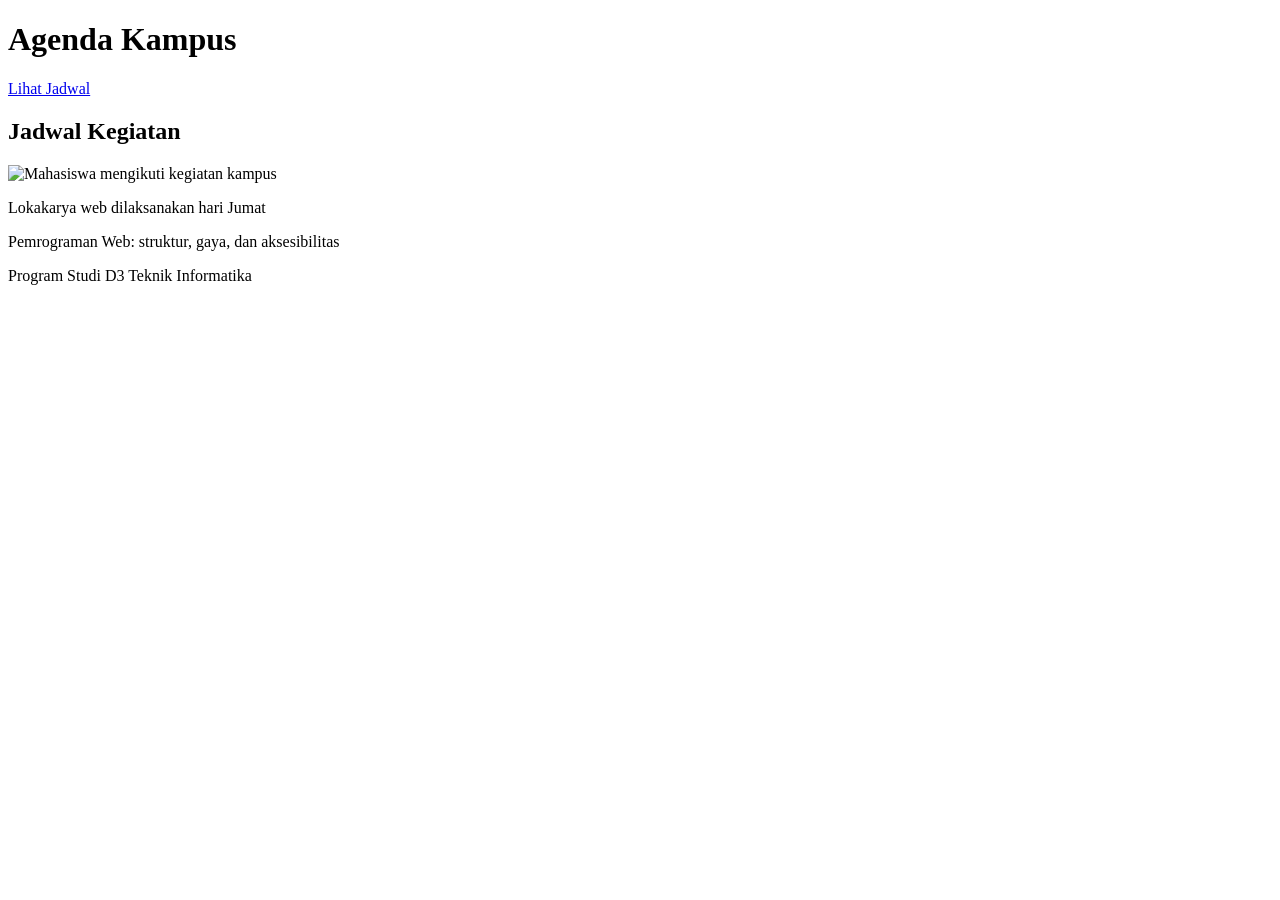
==== index.html @ 156f6eb4 "fix: uji kasus B" ====
<!DOCTYPE html>
<html lang="id">
<head>
    <meta charset="UTF-8">
    <meta name="viewport" content="width=device-width, initial-scale=1.0">
    <title>Eksperimen HTML</title>
</head>
<body>
    <header><h1>Agenda Kampus</h1></header>
    <nav><a href="#jadwal">Lihat Jadwal</a></nav>
    <main>
        <section id="jadwal">
            <h2>Jadwal Kegiatan</h2>
            <img src="assets/Kampus.JPG" alt="Mahasiswa mengikuti kegiatan kampus">
            <p>Lokakarya web dilaksanakan hari Jumat</p>
            <p> Pemrograman Web: struktur, gaya, dan aksesibilitas</p>
        </section>
    </main>
    <footer>Program Studi D3 Teknik Informatika</footer>
</body>
</html>
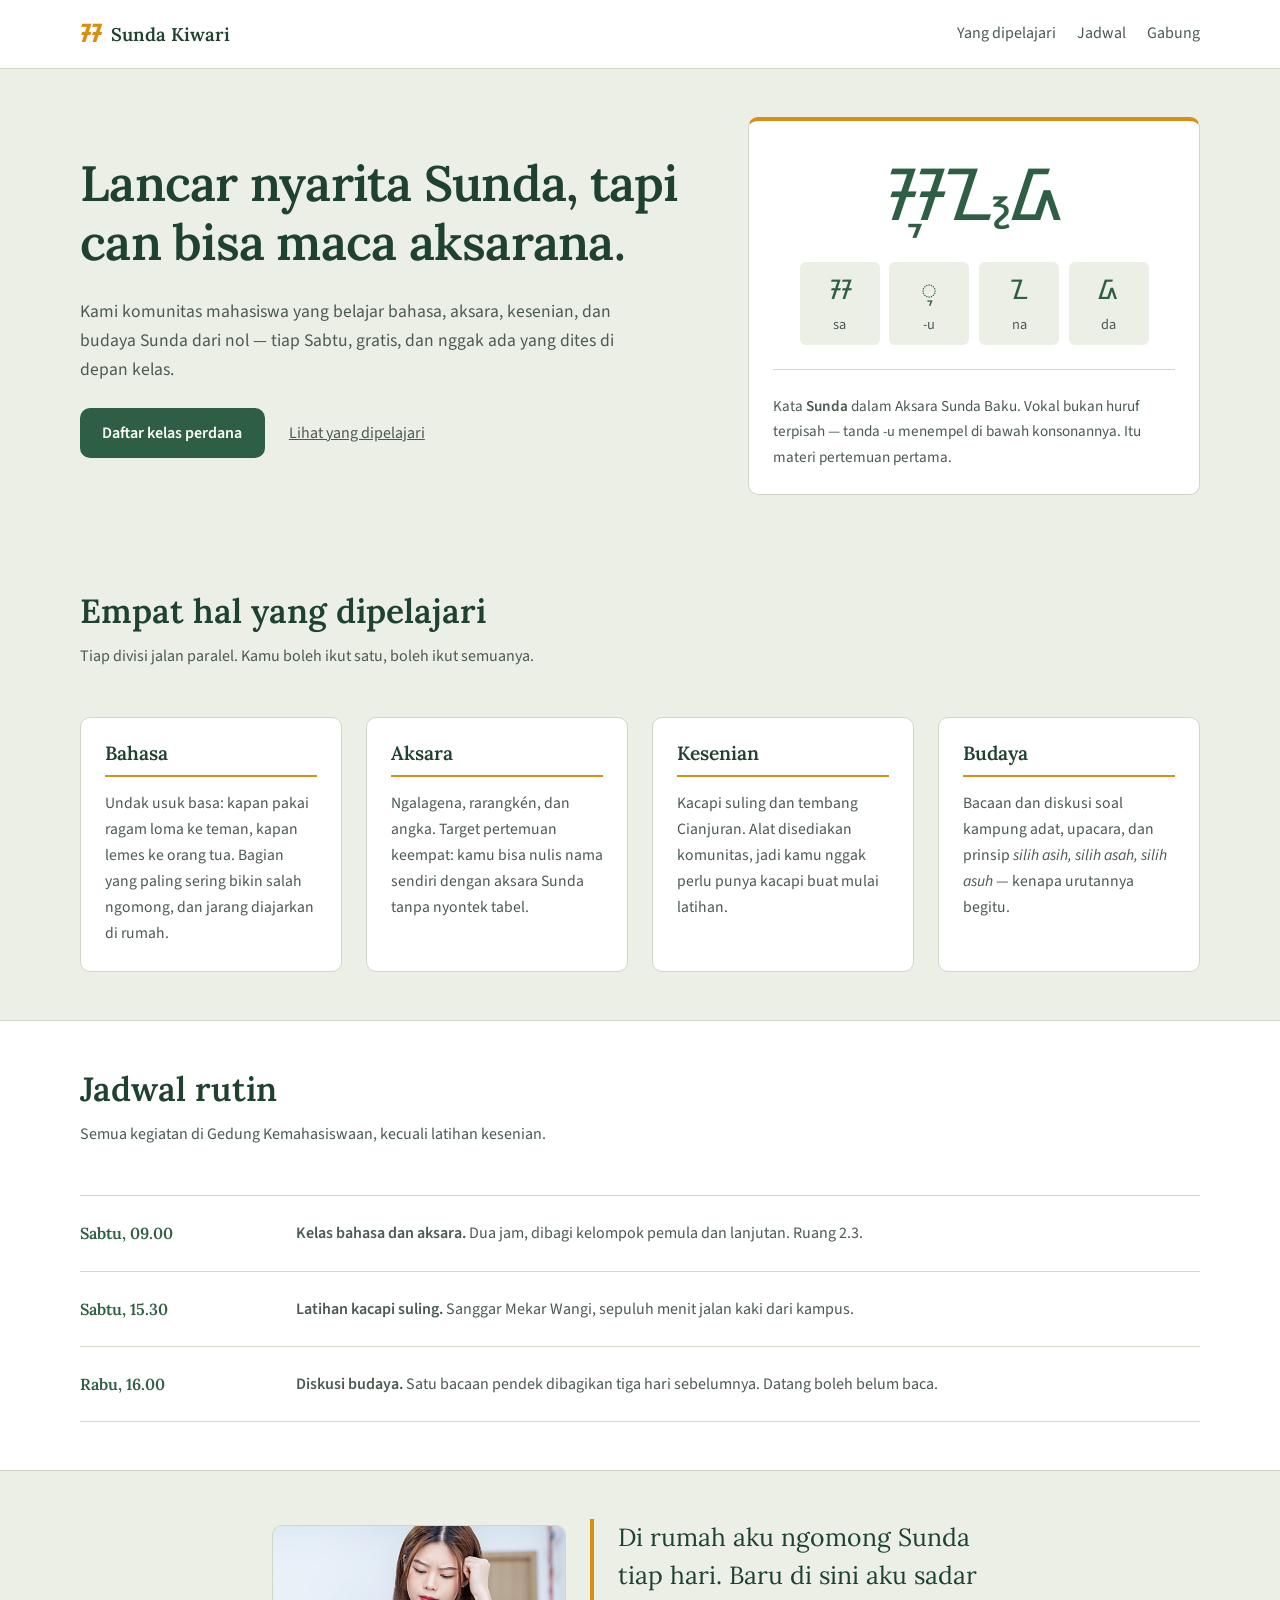
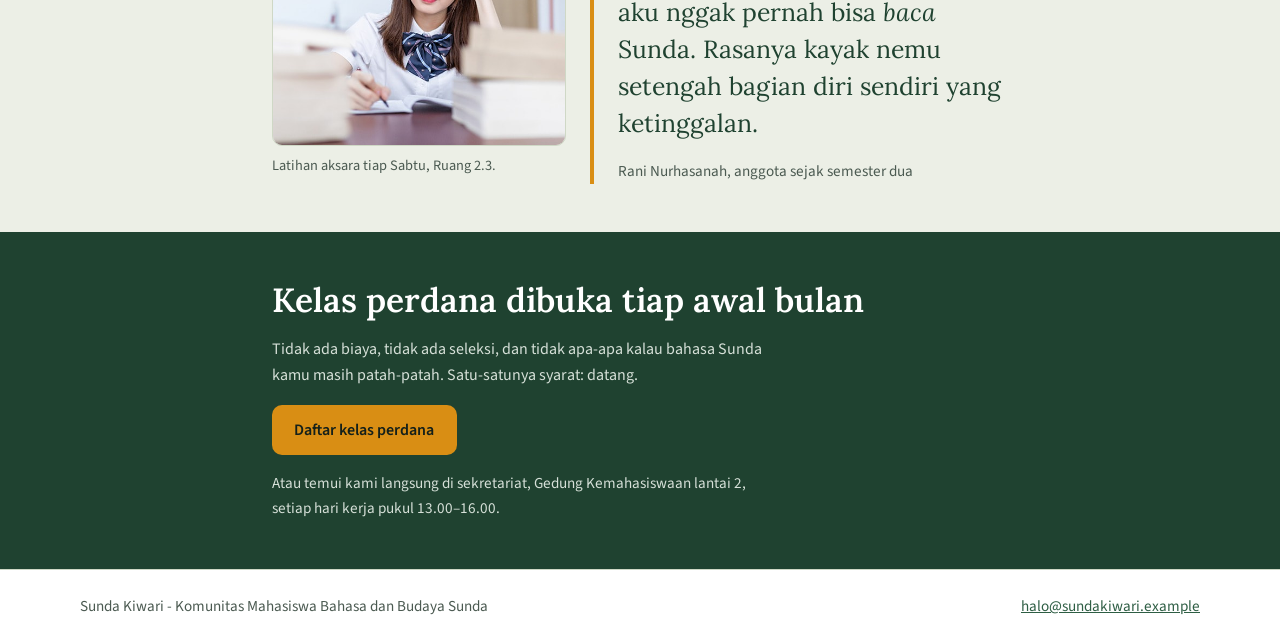
==== commit cf5af218: "mini project" ====
--- a/index.html
+++ b/index.html
@@ -1,21 +1,193 @@
-<!DOCTYPE html>
+<!doctype html>
 <html lang="id">
 <head>
-    <meta charset="UTF-8">
-    <meta name="viewport" content="width=device-width, initial-scale=1.0">
-    <title>Eksperimen HTML</title>
+  <meta charset="utf-8">
+  <meta name="viewport" content="width=device-width, initial-scale=1">
+  <title>Sunda Kiwari</title>
+  <meta name="description"
+        content="Komunitas mahasiswa yang belajar bahasa, aksara, kesenian, dan budaya Sunda bareng-bareng. Kelas rutin, gratis, terbuka untuk pemula.">
+  <link rel="preconnect" href="https://fonts.googleapis.com">
+  <link rel="preconnect" href="https://fonts.gstatic.com" crossorigin>
+  <link rel="stylesheet"
+        href="https://fonts.googleapis.com/css2?family=Lora:wght@500;600&family=Source+Sans+3:wght@400;600&family=Noto+Sans+Sundanese&display=swap">
+  <link rel="stylesheet" href="css/style.css">
 </head>
 <body>
-    <header><h1>Agenda Kampus</h1></header>
-    <nav><a href="#jadwal">Lihat Jadwal</a></nav>
-    <main>
-        <section id="jadwal">
-            <h2>Jadwal Kegiatan</h2>
-            <img src="assets/Kampus.JPG" alt="Mahasiswa mengikuti kegiatan kampus">
-            <p>Lokakarya web dilaksanakan hari Jumat</p>
-            <p> Pemrograman Web: struktur, gaya, dan aksesibilitas</p>
-        </section>
-    </main>
-    <footer>Program Studi D3 Teknik Informatika</footer>
+
+  <a class="skip-link" href="#utama">Lompat ke konten utama</a>
+
+  <header class="site-header">
+    <div class="container header-bar">
+      <a class="brand" href="#utama">
+        <span class="brand-mark" aria-hidden="true">ᮞ</span>
+        <span class="brand-name">Sunda Kiwari</span>
+      </a>
+      <nav aria-label="Navigasi utama">
+        <ul class="nav-list">
+          <li><a class="nav-link" href="#belajar">Yang dipelajari</a></li>
+          <li><a class="nav-link" href="#jadwal">Jadwal</a></li>
+          <li><a class="nav-link" href="#gabung">Gabung</a></li>
+        </ul>
+      </nav>
+    </div>
+  </header>
+
+  <main id="utama">
+
+    <section class="hero">
+      <div class="container hero-grid">
+        <div class="hero-text">
+          <h1>Lancar nyarita Sunda, tapi can bisa maca aksarana.</h1>
+          <p class="hero-lead">
+            Kami komunitas mahasiswa yang belajar bahasa, aksara, kesenian, dan budaya
+            Sunda dari nol — tiap Sabtu, gratis, dan nggak ada yang dites di depan kelas.
+          </p>
+          <p class="hero-actions">
+            <a class="button" href="#gabung">Daftar kelas perdana</a>
+            <a class="link-quiet" href="#belajar">Lihat yang dipelajari</a>
+          </p>
+        </div>
+
+        <figure class="specimen">
+          <p class="specimen-word" lang="su">ᮞᮥᮔ᮪ᮓ</p>
+          <ol class="specimen-parts">
+            <li><span class="glyph" lang="su" aria-hidden="true">ᮞ</span> <span class="latin">sa</span></li>
+            <li><span class="glyph" lang="su" aria-hidden="true">ᮥ</span> <span class="latin">-u</span></li>
+            <li><span class="glyph" lang="su" aria-hidden="true">ᮔ</span> <span class="latin">na</span></li>
+            <li><span class="glyph" lang="su" aria-hidden="true">ᮓ</span> <span class="latin">da</span></li>
+          </ol>
+          <figcaption>
+            Kata <b>Sunda</b> dalam Aksara Sunda Baku. Vokal bukan huruf terpisah —
+            tanda <span class="latin">-u</span> menempel di bawah konsonannya. Itu materi
+            pertemuan pertama.
+          </figcaption>
+        </figure>
+      </div>
+    </section>
+
+    <section id="belajar" class="section" aria-labelledby="belajar-judul">
+      <div class="container">
+        <h2 id="belajar-judul">Empat hal yang dipelajari</h2>
+        <p class="section-lead">
+          Tiap divisi jalan paralel. Kamu boleh ikut satu, boleh ikut semuanya.
+        </p>
+
+        <ul class="card-list">
+          <li class="card">
+            <h3>Bahasa</h3>
+            <p>
+              Undak usuk basa: kapan pakai ragam loma ke teman, kapan lemes ke orang tua.
+              Bagian yang paling sering bikin salah ngomong, dan jarang diajarkan di rumah.
+            </p>
+          </li>
+          <li class="card">
+            <h3>Aksara</h3>
+            <p>
+              Ngalagena, rarangkén, dan angka. Target pertemuan keempat: kamu bisa nulis
+              nama sendiri dengan aksara Sunda tanpa nyontek tabel.
+            </p>
+          </li>
+          <li class="card">
+            <h3>Kesenian</h3>
+            <p>
+              Kacapi suling dan tembang Cianjuran. Alat disediakan komunitas, jadi kamu
+              nggak perlu punya kacapi buat mulai latihan.
+            </p>
+          </li>
+          <li class="card">
+            <h3>Budaya</h3>
+            <p>
+              Bacaan dan diskusi soal kampung adat, upacara, dan prinsip
+              <i lang="su">silih asih, silih asah, silih asuh</i> — kenapa urutannya begitu.
+            </p>
+          </li>
+        </ul>
+      </div>
+    </section>
+
+    <section id="jadwal" class="section section-alt" aria-labelledby="jadwal-judul">
+      <div class="container">
+        <h2 id="jadwal-judul">Jadwal rutin</h2>
+        <p class="section-lead">
+          Semua kegiatan di Gedung Kemahasiswaan, kecuali latihan kesenian.
+        </p>
+
+        <dl class="jadwal">
+          <div class="jadwal-baris">
+            <dt><time datetime="2026-09-19T09:00">Sabtu, 09.00</time></dt>
+            <dd>
+              <b>Kelas bahasa dan aksara.</b>
+              Dua jam, dibagi kelompok pemula dan lanjutan. Ruang 2.3.
+            </dd>
+          </div>
+          <div class="jadwal-baris">
+            <dt><time datetime="2026-09-19T15:30">Sabtu, 15.30</time></dt>
+            <dd>
+              <b>Latihan kacapi suling.</b>
+              Sanggar Mekar Wangi, sepuluh menit jalan kaki dari kampus.
+            </dd>
+          </div>
+          <div class="jadwal-baris">
+            <dt><time datetime="2026-09-24T16:00">Rabu, 16.00</time></dt>
+            <dd>
+              <b>Diskusi budaya.</b>
+              Satu bacaan pendek dibagikan tiga hari sebelumnya. Datang boleh belum baca.
+            </dd>
+          </div>
+        </dl>
+      </div>
+    </section>
+
+    <section class="section" aria-labelledby="suara-judul">
+      <div class="container narrow">
+        <h2 id="suara-judul" class="visually-hidden">Cerita anggota</h2>
+
+        <div class="cerita">
+          <figure class="cerita-foto">
+            <img src="assets/rani-latihan.jpg"
+                 alt="Rani menulis aksara Sunda di buku tulis saat latihan komunitas">
+            <figcaption>Latihan aksara tiap Sabtu, Ruang 2.3.</figcaption>
+          </figure>
+
+          <blockquote class="kutipan">
+            <p>
+              Di rumah aku ngomong Sunda tiap hari. Baru di sini aku sadar aku nggak pernah
+              bisa <i>baca</i> Sunda. Rasanya kayak nemu setengah bagian diri sendiri yang
+              ketinggalan.
+            </p>
+            <footer>Rani Nurhasanah, anggota sejak semester dua</footer>
+          </blockquote>
+        </div>
+      </div>
+    </section>
+
+    <section id="gabung" class="section cta" aria-labelledby="gabung-judul">
+      <div class="container narrow">
+        <h2 id="gabung-judul">Kelas perdana dibuka tiap awal bulan</h2>
+        <p>
+          Tidak ada biaya, tidak ada seleksi, dan tidak apa-apa kalau bahasa Sunda kamu
+          masih patah-patah. Satu-satunya syarat: datang.
+        </p>
+        <p>
+          <a class="button button-terang" href="#gabung">Daftar kelas perdana</a>
+        </p>
+        <p class="cta-catatan">
+          Atau temui kami langsung di sekretariat, Gedung Kemahasiswaan lantai 2,
+          setiap hari kerja pukul 13.00–16.00.
+        </p>
+      </div>
+    </section>
+
+  </main>
+
+  <footer class="site-footer">
+    <div class="container footer-bar">
+      <p class="footer-nama">Sunda Kiwari - Komunitas Mahasiswa Bahasa dan Budaya Sunda</p>
+      <p class="footer-kontak">
+        <a href="mailto:halo@sundakiwari.example">halo@sundakiwari.example</a>
+      </p>
+    </div>
+  </footer>
+
 </body>
 </html>
--- a/css/style.css
+++ b/css/style.css
@@ -0,0 +1,466 @@
+:root {
+  --warna-utama: #2e5e44;        
+  --warna-utama-poek: #1f4230;  
+  --warna-aksen: #d98e14;      
+  --warna-teks: #14201a;         
+  --warna-teks-lembut: #4b5a51;
+  --warna-latar: #ecefe6;        
+  --warna-bidang: #ffffff;
+  --warna-garis: #cfd8c6;
+
+  --spasi: 1rem;
+  --spasi-sedang: 1.5rem;
+  --spasi-besar: 3rem;
+
+  --radius: 10px;
+  --lebar-konten: 1120px;
+
+  --font-judul: "Lora", Georgia, "Times New Roman", serif;
+  --font-teks: "Source Sans 3", "Segoe UI", system-ui, sans-serif;
+  --font-aksara: "Noto Sans Sundanese", "Noto Sans", sans-serif;
+}
+
+*,
+*::before,
+*::after {
+  box-sizing: border-box;
+}
+
+body,
+h1, h2, h3,
+p, ul, ol, dl, dd, figure, blockquote {
+  margin: 0;
+}
+
+ul, ol {
+  padding: 0;
+  list-style: none;
+}
+
+img {
+  max-width: 100%;
+  height: auto;
+  display: block;
+}
+
+body {
+  font: 1rem/1.65 var(--font-teks);
+  color: var(--warna-teks);
+  background-color: var(--warna-latar);
+  overflow-wrap: break-word;
+}
+
+h1, h2, h3 {
+  font-family: var(--font-judul);
+  font-weight: 600;
+  line-height: 1.2;
+  color: var(--warna-utama-poek);
+}
+
+h1 {
+  font-size: clamp(1.9rem, 5.5vw, 3.1rem);
+  letter-spacing: -0.015em;
+}
+
+h2 {
+  font-size: clamp(1.5rem, 3.5vw, 2.1rem);
+}
+
+h3 {
+  font-size: 1.2rem;
+}
+
+p {
+  max-width: 62ch;
+}
+
+b {
+  font-weight: 600;
+}
+
+a {
+  color: var(--warna-utama);
+}
+
+.container {
+  width: min(100% - 2rem, var(--lebar-konten));
+  margin-inline: auto;
+}
+
+.narrow {
+  width: min(100% - 2rem, 46rem);
+  margin-inline: auto;
+}
+
+.visually-hidden {
+  position: absolute;
+  width: 1px;
+  height: 1px;
+  clip-path: inset(50%);
+  overflow: hidden;
+  white-space: nowrap;
+}
+
+.skip-link {
+  position: absolute;
+  left: -999px;
+  top: 0;
+  background: var(--warna-bidang);
+  padding: var(--spasi);
+  z-index: 10;
+}
+
+.skip-link:focus {
+  left: 0;
+}
+
+:focus-visible {
+  outline: 3px solid var(--warna-aksen);
+  outline-offset: 3px;
+}
+
+.site-header {
+  background: var(--warna-bidang);
+  border-bottom: 1px solid var(--warna-garis);
+}
+
+.header-bar {
+  display: flex;
+  flex-wrap: wrap;
+  align-items: center;
+  justify-content: space-between;
+  gap: var(--spasi);
+  padding-block: 0.9rem;
+}
+
+.brand {
+  display: flex;
+  align-items: center;
+  gap: 0.6rem;
+  font-family: var(--font-judul);
+  font-size: 1.15rem;
+  font-weight: 600;
+  color: var(--warna-utama-poek);
+  text-decoration: none;
+}
+
+.brand-mark {
+  font-family: var(--font-aksara);
+  font-size: 1.6rem;
+  line-height: 1;
+  color: var(--warna-aksen);
+}
+
+.nav-list {
+  display: flex;
+  flex-wrap: wrap;
+  gap: 0.4rem 1.3rem;
+}
+
+.nav-link {
+  display: inline-block;
+  padding: 0.35rem 0;
+  color: var(--warna-teks-lembut);
+  text-decoration: none;
+  border-bottom: 2px solid transparent;
+}
+
+.nav-link:hover {
+  color: var(--warna-utama);
+  border-bottom-color: var(--warna-aksen);
+}
+
+.button {
+  display: inline-block;
+  padding: 0.75rem 1.4rem;
+  background: var(--warna-utama);
+  color: var(--warna-bidang);
+  font-weight: 600;
+  text-decoration: none;
+  border-radius: var(--radius);
+}
+
+.button:hover {
+  background: var(--warna-utama-poek);
+}
+
+.button-terang {
+  background: var(--warna-aksen);
+  color: var(--warna-teks);
+}
+
+.button-terang:hover {
+  background: #b87508;
+  color: var(--warna-bidang);
+}
+
+.link-quiet {
+  color: var(--warna-teks-lembut);
+}
+
+.hero {
+  padding-block: var(--spasi-besar);
+}
+
+.hero-grid {
+  display: flex;
+  flex-direction: column;
+  gap: var(--spasi-besar);
+}
+
+.hero-lead {
+  margin-top: var(--spasi-sedang);
+  font-size: 1.1rem;
+  color: var(--warna-teks-lembut);
+}
+
+.hero-actions {
+  display: flex;
+  flex-wrap: wrap;
+  align-items: center;
+  gap: var(--spasi-sedang);
+  margin-top: var(--spasi-sedang);
+}
+
+.specimen {
+  background: var(--warna-bidang);
+  border: 1px solid var(--warna-garis);
+  border-top: 4px solid var(--warna-aksen);
+  border-radius: var(--radius);
+  padding: var(--spasi-sedang);
+}
+
+.specimen-word {
+  font-family: var(--font-aksara);
+  font-size: clamp(2.8rem, 12vw, 4.5rem);
+  line-height: 1.4;
+  color: var(--warna-utama);
+  text-align: center;
+  margin-bottom: var(--spasi);
+}
+
+.specimen-parts {
+  display: flex;
+  flex-wrap: wrap;
+  gap: 0.6rem;
+  justify-content: center;
+  padding-bottom: var(--spasi-sedang);
+  border-bottom: 1px solid var(--warna-garis);
+}
+
+.specimen-parts li {
+  flex: 0 1 5rem;
+  text-align: center;
+  padding: 0.5rem 0.3rem;
+  background: var(--warna-latar);
+  border-radius: 6px;
+}
+
+.glyph {
+  display: block;
+  font-family: var(--font-aksara);
+  font-size: 1.7rem;
+  line-height: 1.5;
+  color: var(--warna-utama);
+}
+
+.latin {
+  font-size: 0.9rem;
+  color: var(--warna-teks-lembut);
+}
+
+.specimen figcaption {
+  margin-top: var(--spasi-sedang);
+  font-size: 0.95rem;
+  color: var(--warna-teks-lembut);
+}
+
+.section {
+  padding-block: var(--spasi-besar);
+}
+
+.section-alt {
+  background: var(--warna-bidang);
+  border-block: 1px solid var(--warna-garis);
+}
+
+.section-lead {
+  margin-top: 0.75rem;
+  color: var(--warna-teks-lembut);
+}
+
+.card-list {
+  display: flex;
+  flex-direction: column;
+  flex-wrap: wrap;
+  gap: var(--spasi-sedang);
+  margin-top: var(--spasi-besar);
+}
+
+.card {
+  flex: 1 1 15rem;
+  min-width: 0;
+  background: var(--warna-bidang);
+  border: 1px solid var(--warna-garis);
+  border-radius: var(--radius);
+  padding: var(--spasi-sedang);
+}
+
+.card h3 {
+  padding-bottom: 0.6rem;
+  border-bottom: 2px solid var(--warna-aksen);
+}
+
+.card p {
+  margin-top: 0.9rem;
+  font-size: 0.98rem;
+  color: var(--warna-teks-lembut);
+}
+
+.jadwal {
+  margin-top: var(--spasi-besar);
+  border-top: 1px solid var(--warna-garis);
+}
+
+.jadwal-baris {
+  display: flex;
+  flex-direction: column;
+  gap: 0.35rem;
+  padding-block: var(--spasi-sedang);
+  border-bottom: 1px solid var(--warna-garis);
+}
+
+.jadwal dt {
+  font-family: var(--font-judul);
+  font-weight: 600;
+  color: var(--warna-utama);
+  flex: 0 0 12rem;
+}
+
+.jadwal dd {
+  margin: 0;
+  color: var(--warna-teks-lembut);
+}
+
+.kutipan {
+  padding-left: var(--spasi-sedang);
+  border-left: 4px solid var(--warna-aksen);
+}
+
+.kutipan p {
+  font-family: var(--font-judul);
+  font-size: clamp(1.2rem, 3vw, 1.55rem);
+  line-height: 1.5;
+  color: var(--warna-utama-poek);
+}
+
+.kutipan footer {
+  margin-top: var(--spasi);
+  font-size: 0.95rem;
+  color: var(--warna-teks-lembut);
+}
+
+
+.cerita {
+  display: flex;
+  flex-direction: column;
+  gap: var(--spasi-sedang);
+}
+
+.cerita-foto {
+  margin: 0;
+}
+
+.cerita-foto img {
+  width: 100%;
+  aspect-ratio: 4 / 3;      
+  object-fit: cover;      
+  border-radius: var(--radius);
+  border: 1px solid var(--warna-garis);
+}
+
+.cerita-foto figcaption {
+  margin-top: 0.5rem;
+  font-size: 0.9rem;
+  color: var(--warna-teks-lembut);
+}
+
+.cta {
+  background: var(--warna-utama-poek);
+  color: var(--warna-latar);
+}
+
+.cta h2 {
+  color: var(--warna-bidang);
+}
+
+.cta p {
+  margin-top: var(--spasi);
+  color: #d6e0d8;
+}
+
+.cta-catatan {
+  font-size: 0.95rem;
+}
+
+.site-footer {
+  background: var(--warna-bidang);
+  border-top: 1px solid var(--warna-garis);
+  padding-block: var(--spasi-sedang);
+}
+
+.footer-bar {
+  display: flex;
+  flex-wrap: wrap;
+  justify-content: space-between;
+  gap: 0.5rem var(--spasi-sedang);
+  font-size: 0.95rem;
+  color: var(--warna-teks-lembut);
+}
+
+@media (min-width: 640px) {
+  .card-list {
+    flex-direction: row;
+  }
+
+  .jadwal-baris {
+    flex-direction: row;
+    gap: var(--spasi-sedang);
+  }
+
+  .cerita {
+    flex-direction: row;
+    align-items: center;
+  }
+
+  .cerita-foto {
+    flex: 0 0 40%;
+  }
+
+  .kutipan {
+    flex: 1 1 auto;
+  }
+}
+
+@media (min-width: 900px) {
+  .hero-grid {
+    flex-direction: row;
+    align-items: center;
+  }
+
+  .hero-text {
+    flex: 1 1 58%;
+  }
+
+  .specimen {
+    flex: 1 1 42%;
+    min-width: 0;
+  }
+}
+
+@media (prefers-reduced-motion: reduce) {
+  * {
+    transition: none !important;
+    animation: none !important;
+  }
+}
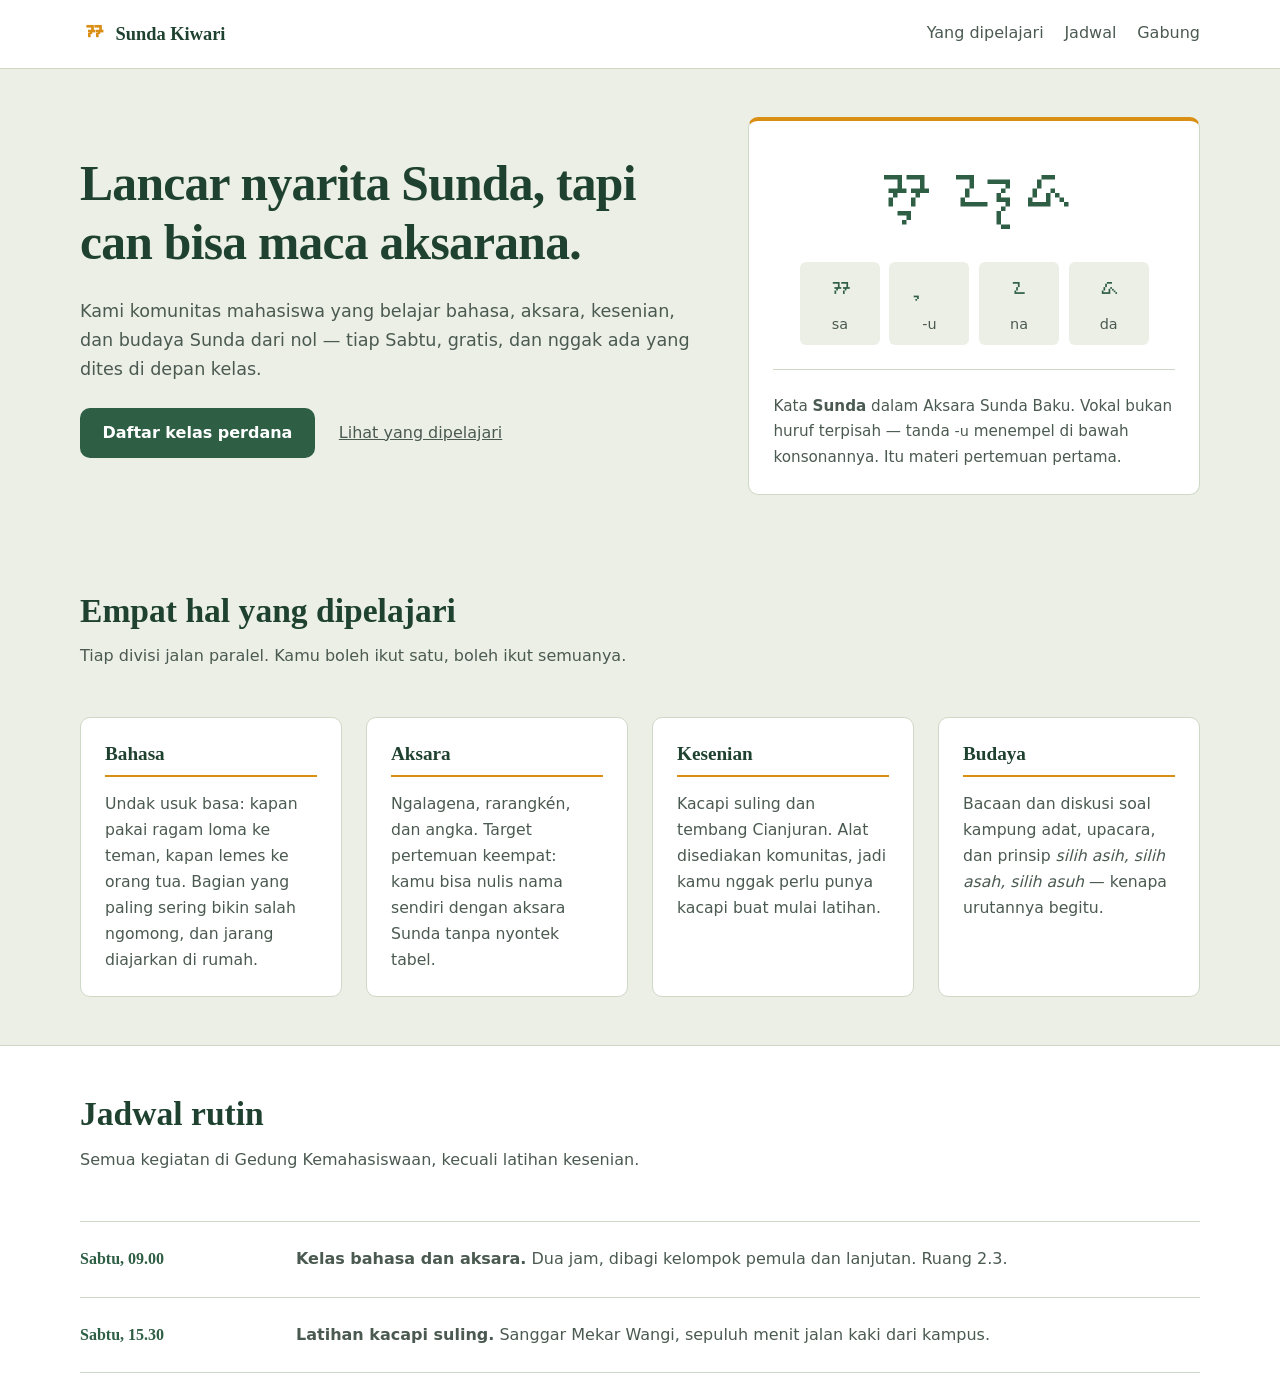
==== commit ac1dbcf3: "redirect mini project week 1" ====
--- a/index.html
+++ b/index.html
@@ -1,193 +1,10 @@
-<!doctype html>
+<!DOCTYPE html>
 <html lang="id">
 <head>
-  <meta charset="utf-8">
-  <meta name="viewport" content="width=device-width, initial-scale=1">
-  <title>Sunda Kiwari</title>
-  <meta name="description"
-        content="Komunitas mahasiswa yang belajar bahasa, aksara, kesenian, dan budaya Sunda bareng-bareng. Kelas rutin, gratis, terbuka untuk pemula.">
-  <link rel="preconnect" href="https://fonts.googleapis.com">
-  <link rel="preconnect" href="https://fonts.gstatic.com" crossorigin>
-  <link rel="stylesheet"
-        href="https://fonts.googleapis.com/css2?family=Lora:wght@500;600&family=Source+Sans+3:wght@400;600&family=Noto+Sans+Sundanese&display=swap">
-  <link rel="stylesheet" href="css/style.css">
+  <meta charset="UTF-8">
+  <meta http-equiv="refresh" content="0; url='week1/251511017_Maulida Nur Afifah_Project_Modul1.zip/index.html'">
 </head>
 <body>
-
-  <a class="skip-link" href="#utama">Lompat ke konten utama</a>
-
-  <header class="site-header">
-    <div class="container header-bar">
-      <a class="brand" href="#utama">
-        <span class="brand-mark" aria-hidden="true">ᮞ</span>
-        <span class="brand-name">Sunda Kiwari</span>
-      </a>
-      <nav aria-label="Navigasi utama">
-        <ul class="nav-list">
-          <li><a class="nav-link" href="#belajar">Yang dipelajari</a></li>
-          <li><a class="nav-link" href="#jadwal">Jadwal</a></li>
-          <li><a class="nav-link" href="#gabung">Gabung</a></li>
-        </ul>
-      </nav>
-    </div>
-  </header>
-
-  <main id="utama">
-
-    <section class="hero">
-      <div class="container hero-grid">
-        <div class="hero-text">
-          <h1>Lancar nyarita Sunda, tapi can bisa maca aksarana.</h1>
-          <p class="hero-lead">
-            Kami komunitas mahasiswa yang belajar bahasa, aksara, kesenian, dan budaya
-            Sunda dari nol — tiap Sabtu, gratis, dan nggak ada yang dites di depan kelas.
-          </p>
-          <p class="hero-actions">
-            <a class="button" href="#gabung">Daftar kelas perdana</a>
-            <a class="link-quiet" href="#belajar">Lihat yang dipelajari</a>
-          </p>
-        </div>
-
-        <figure class="specimen">
-          <p class="specimen-word" lang="su">ᮞᮥᮔ᮪ᮓ</p>
-          <ol class="specimen-parts">
-            <li><span class="glyph" lang="su" aria-hidden="true">ᮞ</span> <span class="latin">sa</span></li>
-            <li><span class="glyph" lang="su" aria-hidden="true">ᮥ</span> <span class="latin">-u</span></li>
-            <li><span class="glyph" lang="su" aria-hidden="true">ᮔ</span> <span class="latin">na</span></li>
-            <li><span class="glyph" lang="su" aria-hidden="true">ᮓ</span> <span class="latin">da</span></li>
-          </ol>
-          <figcaption>
-            Kata <b>Sunda</b> dalam Aksara Sunda Baku. Vokal bukan huruf terpisah —
-            tanda <span class="latin">-u</span> menempel di bawah konsonannya. Itu materi
-            pertemuan pertama.
-          </figcaption>
-        </figure>
-      </div>
-    </section>
-
-    <section id="belajar" class="section" aria-labelledby="belajar-judul">
-      <div class="container">
-        <h2 id="belajar-judul">Empat hal yang dipelajari</h2>
-        <p class="section-lead">
-          Tiap divisi jalan paralel. Kamu boleh ikut satu, boleh ikut semuanya.
-        </p>
-
-        <ul class="card-list">
-          <li class="card">
-            <h3>Bahasa</h3>
-            <p>
-              Undak usuk basa: kapan pakai ragam loma ke teman, kapan lemes ke orang tua.
-              Bagian yang paling sering bikin salah ngomong, dan jarang diajarkan di rumah.
-            </p>
-          </li>
-          <li class="card">
-            <h3>Aksara</h3>
-            <p>
-              Ngalagena, rarangkén, dan angka. Target pertemuan keempat: kamu bisa nulis
-              nama sendiri dengan aksara Sunda tanpa nyontek tabel.
-            </p>
-          </li>
-          <li class="card">
-            <h3>Kesenian</h3>
-            <p>
-              Kacapi suling dan tembang Cianjuran. Alat disediakan komunitas, jadi kamu
-              nggak perlu punya kacapi buat mulai latihan.
-            </p>
-          </li>
-          <li class="card">
-            <h3>Budaya</h3>
-            <p>
-              Bacaan dan diskusi soal kampung adat, upacara, dan prinsip
-              <i lang="su">silih asih, silih asah, silih asuh</i> — kenapa urutannya begitu.
-            </p>
-          </li>
-        </ul>
-      </div>
-    </section>
-
-    <section id="jadwal" class="section section-alt" aria-labelledby="jadwal-judul">
-      <div class="container">
-        <h2 id="jadwal-judul">Jadwal rutin</h2>
-        <p class="section-lead">
-          Semua kegiatan di Gedung Kemahasiswaan, kecuali latihan kesenian.
-        </p>
-
-        <dl class="jadwal">
-          <div class="jadwal-baris">
-            <dt><time datetime="2026-09-19T09:00">Sabtu, 09.00</time></dt>
-            <dd>
-              <b>Kelas bahasa dan aksara.</b>
-              Dua jam, dibagi kelompok pemula dan lanjutan. Ruang 2.3.
-            </dd>
-          </div>
-          <div class="jadwal-baris">
-            <dt><time datetime="2026-09-19T15:30">Sabtu, 15.30</time></dt>
-            <dd>
-              <b>Latihan kacapi suling.</b>
-              Sanggar Mekar Wangi, sepuluh menit jalan kaki dari kampus.
-            </dd>
-          </div>
-          <div class="jadwal-baris">
-            <dt><time datetime="2026-09-24T16:00">Rabu, 16.00</time></dt>
-            <dd>
-              <b>Diskusi budaya.</b>
-              Satu bacaan pendek dibagikan tiga hari sebelumnya. Datang boleh belum baca.
-            </dd>
-          </div>
-        </dl>
-      </div>
-    </section>
-
-    <section class="section" aria-labelledby="suara-judul">
-      <div class="container narrow">
-        <h2 id="suara-judul" class="visually-hidden">Cerita anggota</h2>
-
-        <div class="cerita">
-          <figure class="cerita-foto">
-            <img src="assets/rani-latihan.jpg"
-                 alt="Rani menulis aksara Sunda di buku tulis saat latihan komunitas">
-            <figcaption>Latihan aksara tiap Sabtu, Ruang 2.3.</figcaption>
-          </figure>
-
-          <blockquote class="kutipan">
-            <p>
-              Di rumah aku ngomong Sunda tiap hari. Baru di sini aku sadar aku nggak pernah
-              bisa <i>baca</i> Sunda. Rasanya kayak nemu setengah bagian diri sendiri yang
-              ketinggalan.
-            </p>
-            <footer>Rani Nurhasanah, anggota sejak semester dua</footer>
-          </blockquote>
-        </div>
-      </div>
-    </section>
-
-    <section id="gabung" class="section cta" aria-labelledby="gabung-judul">
-      <div class="container narrow">
-        <h2 id="gabung-judul">Kelas perdana dibuka tiap awal bulan</h2>
-        <p>
-          Tidak ada biaya, tidak ada seleksi, dan tidak apa-apa kalau bahasa Sunda kamu
-          masih patah-patah. Satu-satunya syarat: datang.
-        </p>
-        <p>
-          <a class="button button-terang" href="#gabung">Daftar kelas perdana</a>
-        </p>
-        <p class="cta-catatan">
-          Atau temui kami langsung di sekretariat, Gedung Kemahasiswaan lantai 2,
-          setiap hari kerja pukul 13.00–16.00.
-        </p>
-      </div>
-    </section>
-
-  </main>
-
-  <footer class="site-footer">
-    <div class="container footer-bar">
-      <p class="footer-nama">Sunda Kiwari - Komunitas Mahasiswa Bahasa dan Budaya Sunda</p>
-      <p class="footer-kontak">
-        <a href="mailto:halo@sundakiwari.example">halo@sundakiwari.example</a>
-      </p>
-    </div>
-  </footer>
-
+  <p>Mengalihkan... <a href="week1/251511017_Maulida Nur Afifah_Project_Modul1.zip/index.html">Mini project praktikum 1</a></p>
 </body>
 </html>
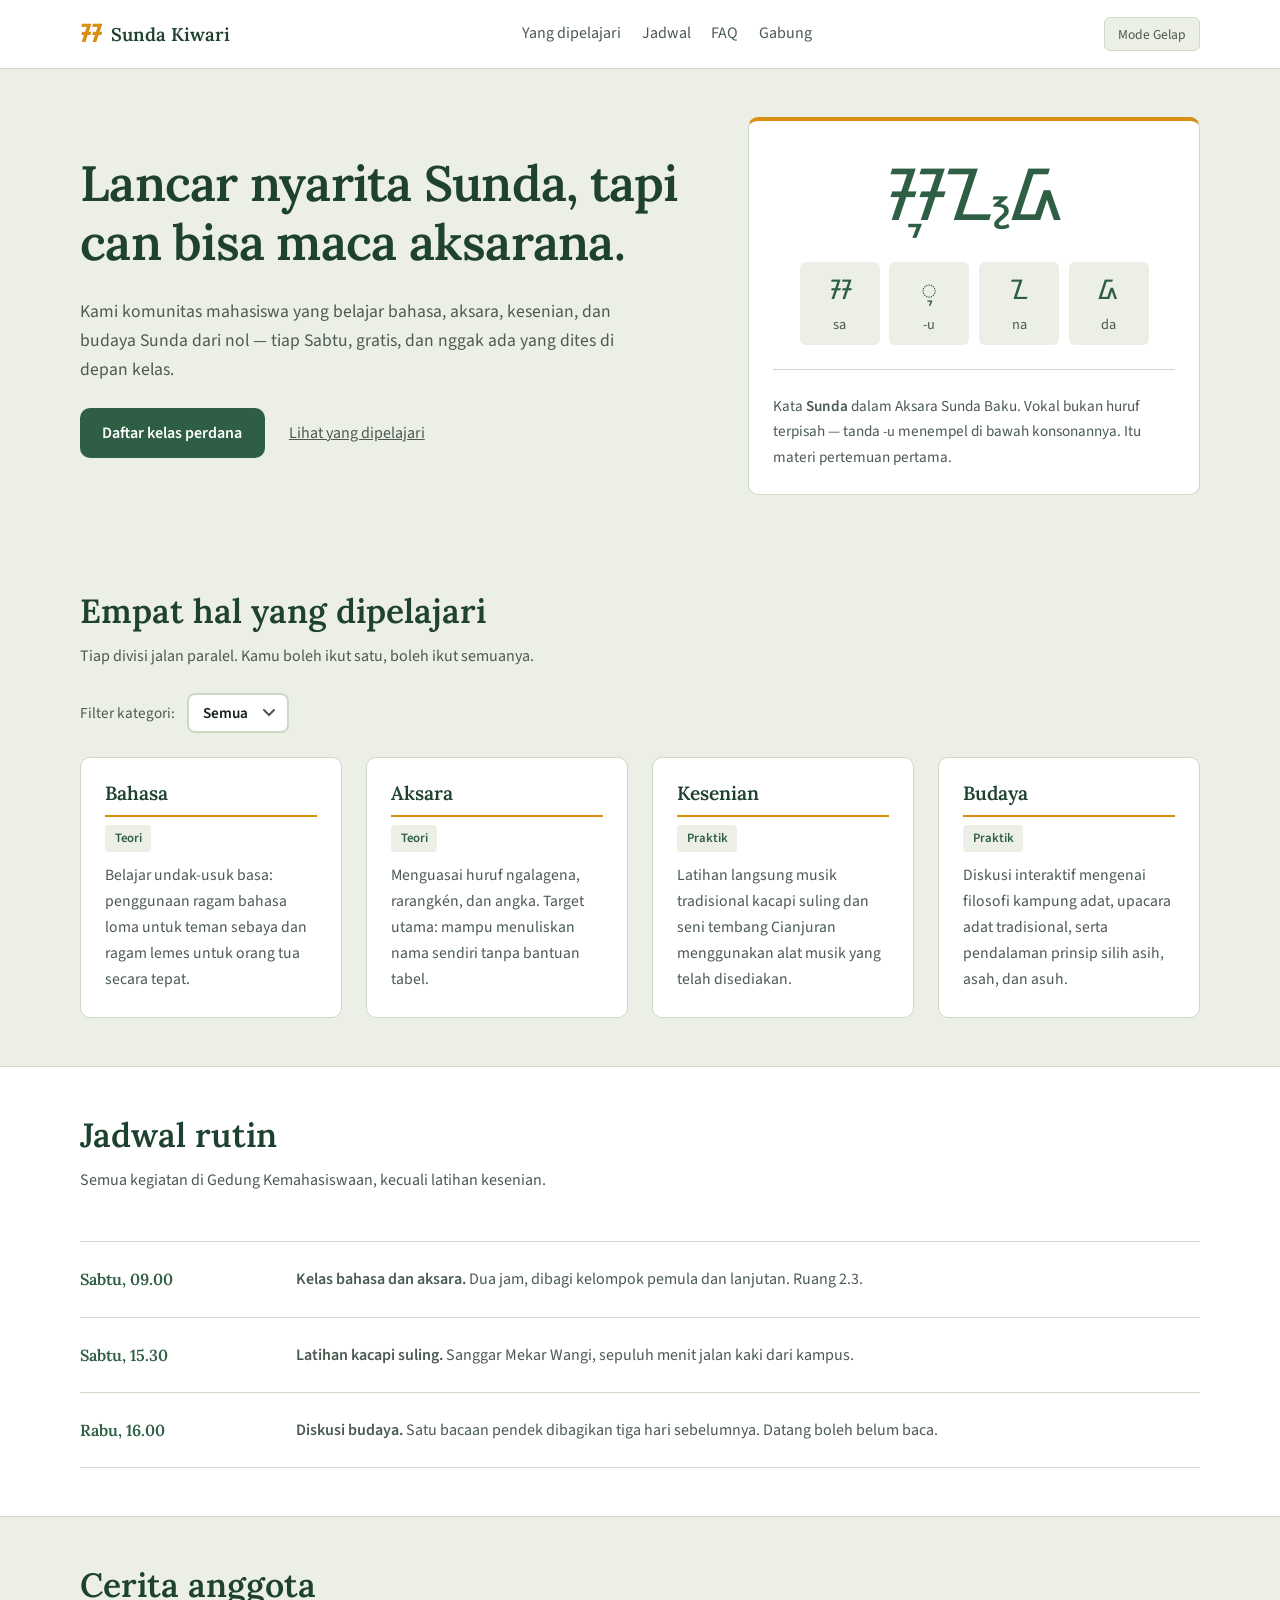
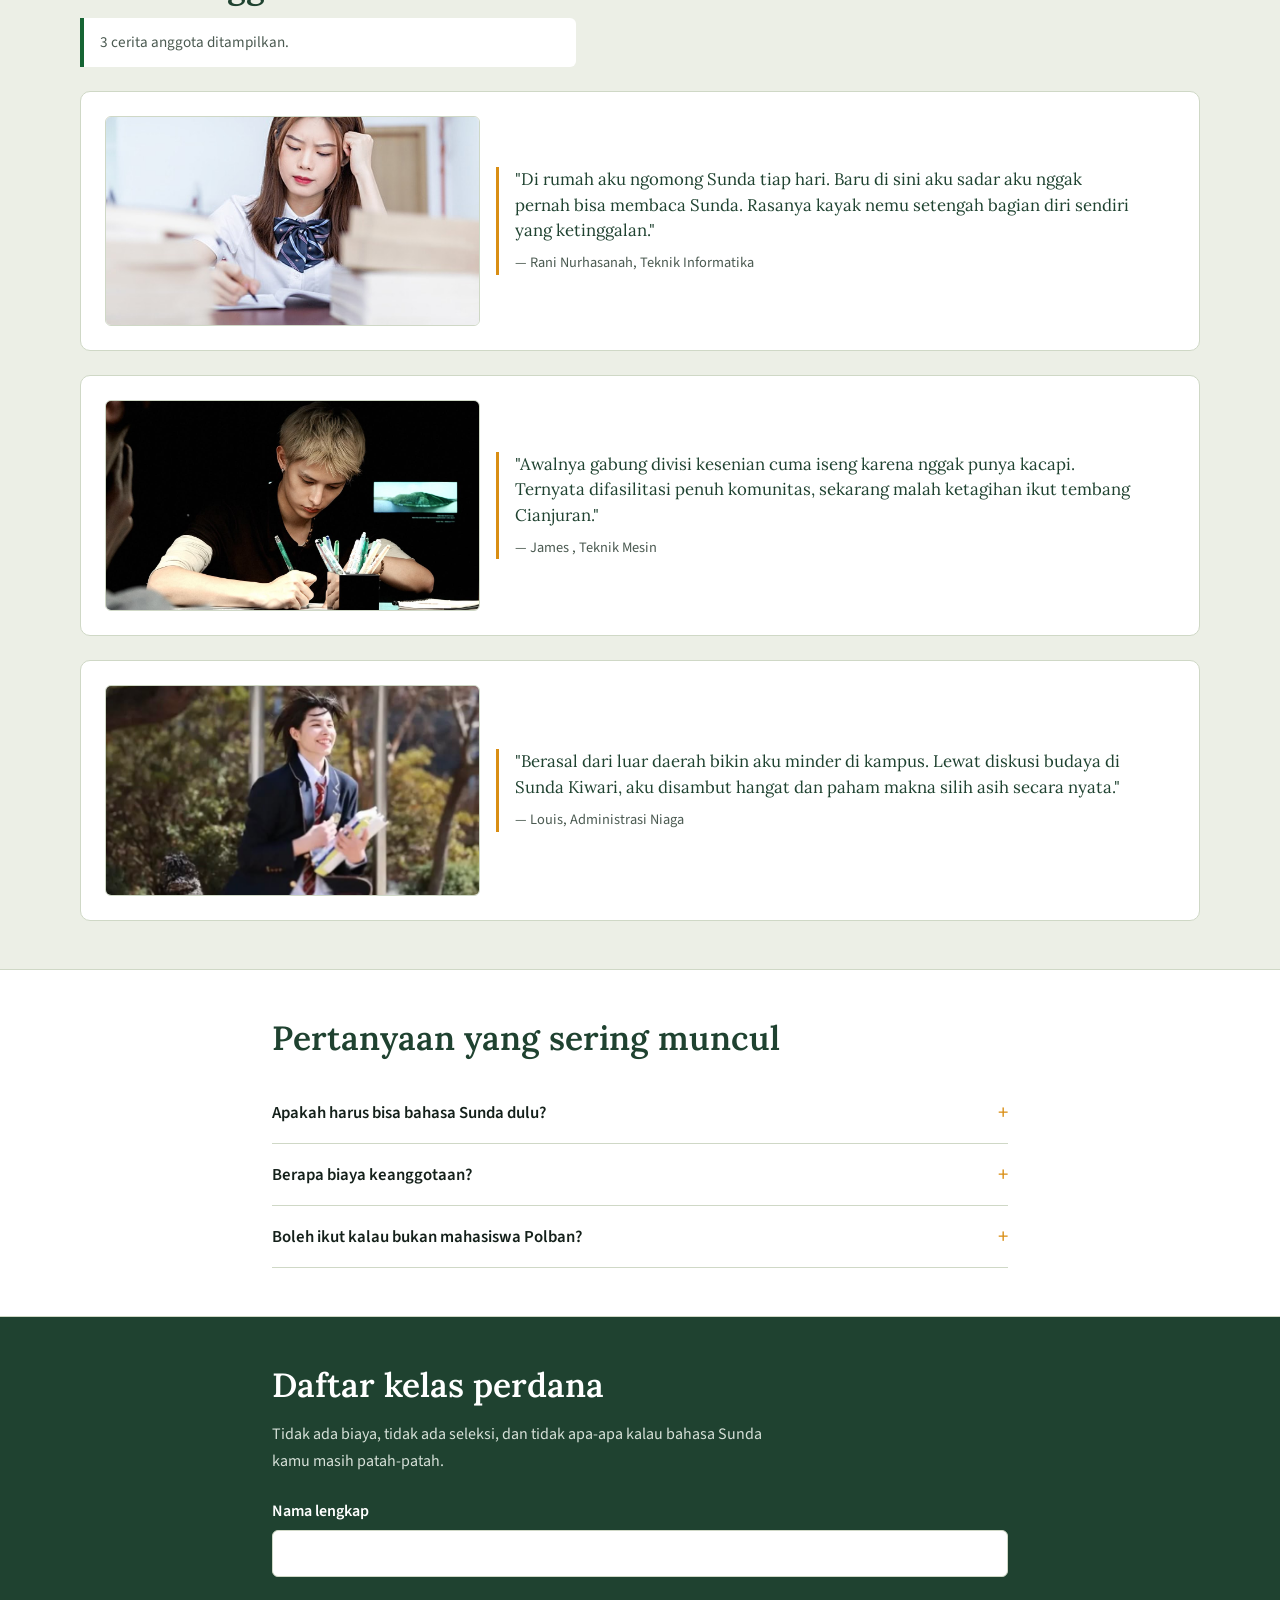
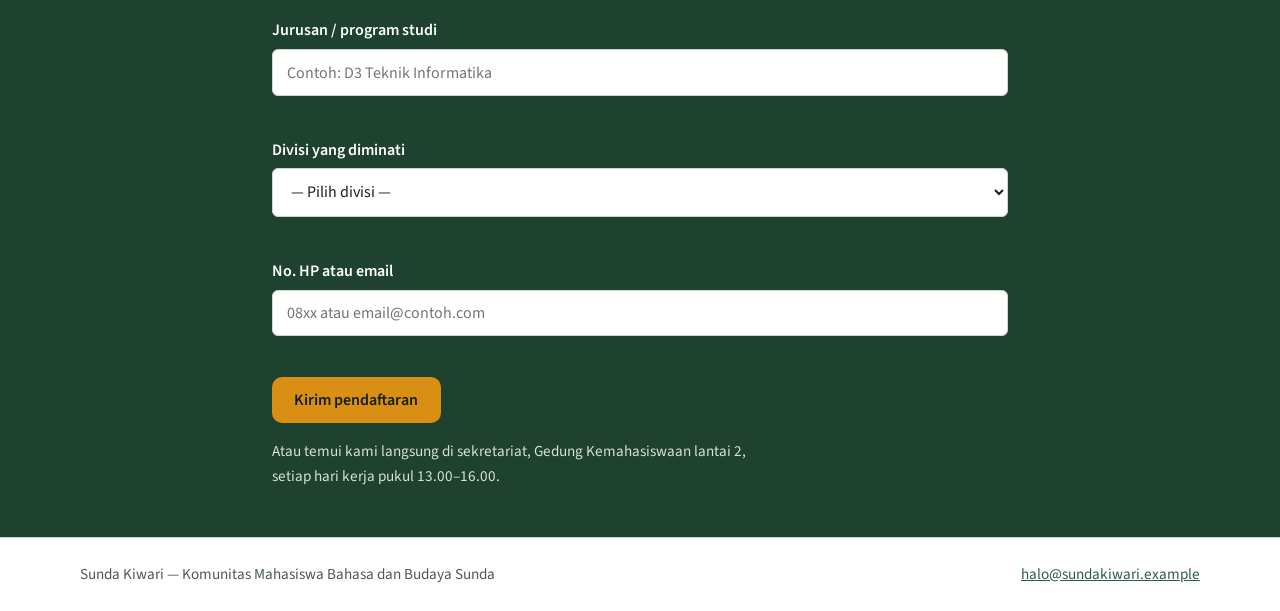
==== commit 7cdbdc8b: "redirect mini project week 2" ====
--- a/index.html
+++ b/index.html
@@ -2,9 +2,9 @@
 <html lang="id">
 <head>
   <meta charset="UTF-8">
-  <meta http-equiv="refresh" content="0; url='week1/251511017_Maulida Nur Afifah_Project_Modul1.zip/index.html'">
+  <meta http-equiv="refresh" content="0; url='week2/index.html'">
 </head>
 <body>
-  <p>Mengalihkan... <a href="week1/251511017_Maulida Nur Afifah_Project_Modul1.zip/index.html">Mini project praktikum 1</a></p>
+  <p>Mengalihkan... <a href="week2/index.html">Mini project praktikum 2</a></p>
 </body>
 </html>
